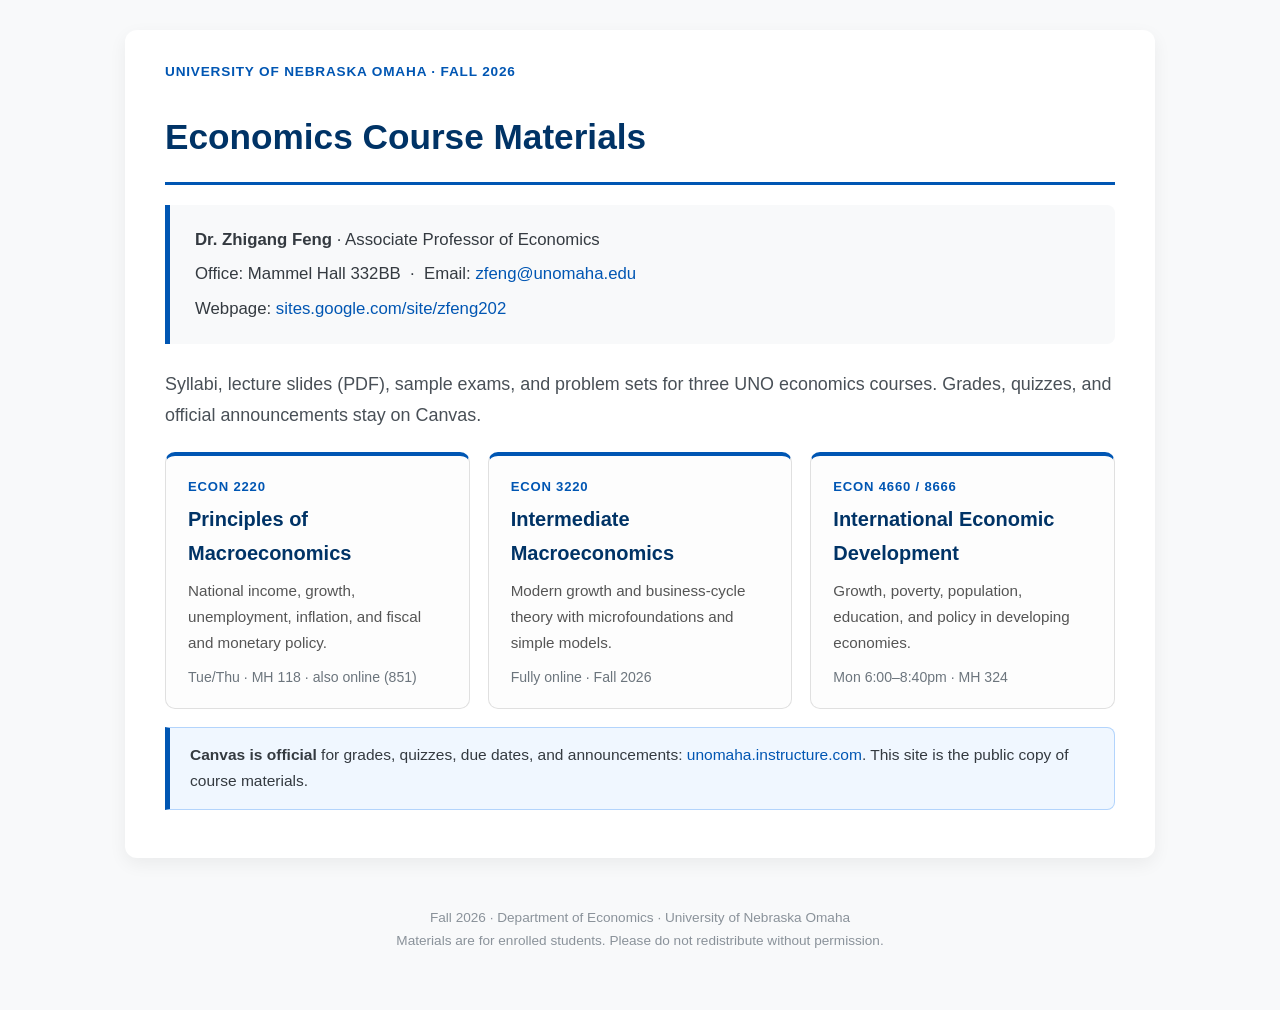
==== index.html @ 1af811b4 "Add public Fall 2026 course site for ECON 2220, 3220, and 4660. Student-facing GitHub Pages hub with" ====
<!DOCTYPE html>
<html lang="en">
<head>
  <meta charset="UTF-8">
  <meta name="viewport" content="width=device-width, initial-scale=1.0">
  <title>UNO Economics · Dr. Zhigang Feng</title>
  <link rel="stylesheet" href="assets/style.css">
</head>
<body>
  <div class="container">
    <p class="kicker">University of Nebraska Omaha · Fall 2026</p>
    <h1>Economics Course Materials</h1>
    <div class="instructor-info">
      <p><strong>Dr. Zhigang Feng</strong> · Associate Professor of Economics</p>
      <p>Office: Mammel Hall 332BB &nbsp;·&nbsp; Email: <a href="mailto:zfeng@unomaha.edu">zfeng@unomaha.edu</a></p>
      <p>Webpage: <a href="https://sites.google.com/site/zfeng202/">sites.google.com/site/zfeng202</a></p>
    </div>
    <p class="lede">Syllabi, lecture slides (PDF), sample exams, and problem sets for three UNO economics courses. Grades, quizzes, and official announcements stay on Canvas.</p>

    <div class="course-grid">
      <a class="course-card" href="econ2220/">
        <div class="code">ECON 2220</div>
        <h2>Principles of Macroeconomics</h2>
        <p>National income, growth, unemployment, inflation, and fiscal and monetary policy.</p>
        <div class="meta">Tue/Thu · MH 118 · also online (851)</div>
      </a>
      <a class="course-card" href="econ3220/">
        <div class="code">ECON 3220</div>
        <h2>Intermediate Macroeconomics</h2>
        <p>Modern growth and business-cycle theory with microfoundations and simple models.</p>
        <div class="meta">Fully online · Fall 2026</div>
      </a>
      <a class="course-card" href="econ4660/">
        <div class="code">ECON 4660 / 8666</div>
        <h2>International Economic Development</h2>
        <p>Growth, poverty, population, education, and policy in developing economies.</p>
        <div class="meta">Mon 6:00–8:40pm · MH 324</div>
      </a>
    </div>

    <div class="notice">
      <strong>Canvas is official</strong> for grades, quizzes, due dates, and announcements:
      <a href="https://unomaha.instructure.com">unomaha.instructure.com</a>.
      This site is the public copy of course materials.
    </div>
  </div>
  <footer class="site-footer">
    Fall 2026 · Department of Economics · University of Nebraska Omaha<br>
    Materials are for enrolled students. Please do not redistribute without permission.
  </footer>
</body>
</html>
---- assets/style.css ----
/* ECON-UNO — shared stylesheet, aligned with Quant_Macro / AI-ECON-2026 */

body {
  font-family: -apple-system, BlinkMacSystemFont, "Segoe UI", Roboto, Helvetica, Arial, sans-serif;
  line-height: 1.7;
  background-color: #f8f9fa;
  color: #343a40;
  margin: 0;
  padding: 0;
}
.container {
  max-width: 950px;
  margin: 30px auto;
  padding: 30px 40px;
  background-color: #ffffff;
  border-radius: 12px;
  box-shadow: 0 6px 18px rgba(0,0,0,0.06);
}
h1 {
  font-size: 2.2em;
  color: #003366;
  border-bottom: 3px solid #0056b3;
  padding-bottom: 15px;
  margin-bottom: 20px;
  font-weight: 700;
}
h2 {
  font-size: 1.7em;
  color: #003366;
  border-bottom: 2px solid #e9ecef;
  padding-bottom: 10px;
  margin-top: 40px;
  margin-bottom: 20px;
  font-weight: 600;
}
h3 {
  font-size: 1.35em;
  color: #0056b3;
  margin-top: 25px;
  margin-bottom: 10px;
  font-weight: 600;
}
.lede { font-size: 1.12em; color: #495057; }
.muted { color: #6c757d; }
.kicker, .kicker {
  font-size: 0.85em;
  font-weight: 700;
  letter-spacing: .06em;
  text-transform: uppercase;
  color: #0056b3;
  margin: 0 0 6px;
}

.instructor-info {
  background-color: #f8f9fa;
  border-left: 5px solid #0056b3;
  padding: 15px 25px;
  margin-bottom: 25px;
  border-radius: 0 8px 8px 0;
}
.instructor-info p { margin: 6px 0; font-size: 1.05em; }
.instructor-info a { color: #0056b3; text-decoration: none; font-weight: 500; }
.instructor-info a:hover { text-decoration: underline; }
.instructor-info {
  background-color: #f8f9fa;
  border-left: 5px solid #0056b3;
  padding: 15px 25px;
  margin-bottom: 25px;
  border-radius: 0 8px 8px 0;
}
.instructor-info p { margin: 6px 0; font-size: 1.05em; }
.instructor-info a { color: #0056b3; text-decoration: none; font-weight: 500; }
.instructor-info a:hover { text-decoration: underline; }

p, li { font-size: 1.05em; margin-bottom: 8px; }
ul { list-style-type: none; padding-left: 25px; }
li { position: relative; padding-left: 20px; margin-bottom: 6px; }
li::before {
  content: '\2022';
  color: #0056b3;
  font-weight: bold;
  display: inline-block;
  width: 1em;
  margin-left: -20px;
  position: absolute;
  top: 0;
}
a { color: #0056b3; text-decoration: none; }
a:hover { text-decoration: underline; }

table {
  width: 100%;
  border-collapse: collapse;
  margin: 15px 0;
  font-size: 0.95em;
}
th, td { border: 1px solid #dee2e6; padding: 10px 12px; text-align: left; vertical-align: top; }
th { background-color: #f8f9fa; color: #003366; font-weight: 600; }
tr:nth-child(even) { background-color: #f8f9fa; }
.holiday { color: #6c757d; font-style: italic; }
.exam { font-weight: 600; color: #9a3412; }

.topnav, .topnav {
  display: flex;
  flex-wrap: wrap;
  gap: 8px 18px;
  align-items: center;
  font-size: 0.98em;
  margin: -6px 0 22px;
  padding-bottom: 14px;
  border-bottom: 1px solid #e9ecef;
}
.topnav a, .topnav a { font-weight: 600; }
.topnav .sep, .topnav .sep { color: #ced4da; }
.topnav .home, .topnav .home { color: #003366; }
.muted { color: #6c757d; font-size: 0.95em; }
.holiday { color: #6c757d; font-style: italic; }
.dl a { font-weight: 600; margin-right: 8px; }

.quicklinks, .quicklinks {
  display: grid;
  grid-template-columns: repeat(auto-fit, minmax(180px, 1fr));
  gap: 14px;
  margin: 24px 0 8px;
}
.quicklink, .quicklink {
  display: block;
  text-decoration: none;
  background: #fdfdfd;
  border: 1px solid #e0e0e0;
  border-left: 5px solid #0056b3;
  border-radius: 0 8px 8px 0;
  padding: 16px 20px;
  transition: box-shadow .15s, transform .15s;
}
.quicklink:hover, .quicklink:hover { box-shadow: 0 4px 12px rgba(0,0,0,0.08); transform: translateY(-1px); text-decoration: none; }
.ql-title, .quicklink .ql-title, .quicklink .ql-title { font-weight: 700; color: #003366; font-size: 1.1em; }
.ql-sub, .quicklink .ql-sub, .quicklink .ql-sub { color: #666; font-size: 0.9em; }

.course-grid {
  display: grid;
  grid-template-columns: repeat(auto-fit, minmax(260px, 1fr));
  gap: 18px;
  margin: 22px 0 8px;
}
.course-card {
  display: block;
  text-decoration: none;
  border: 1px solid #e0e0e0;
  border-radius: 10px;
  padding: 20px 22px 18px;
  background: #fdfdfd;
  border-top: 4px solid #0056b3;
  transition: box-shadow .15s, transform .15s;
}
.course-card:hover { box-shadow: 0 6px 16px rgba(0,0,0,0.08); transform: translateY(-2px); text-decoration: none; }
.course-card .code { font-size: 0.82em; font-weight: 700; letter-spacing: .06em; text-transform: uppercase; color: #0056b3; }
.course-card h2 { font-size: 1.25em; border: 0; padding: 0; margin: 4px 0 8px; }
.course-card p { color: #555; font-size: 0.95em; margin: 0 0 10px; }
.course-card .meta { color: #6c757d; font-size: 0.88em; }

.badge {
  display: inline-block;
  padding: 1px 8px;
  border-radius: 20px;
  font-size: 0.78em;
  font-weight: 600;
  vertical-align: middle;
}
.badge-ready { background: #e6f4ea; border: 1px solid #34a853; color: #137333; }

.notice {
  background: #f0f7ff;
  border: 1px solid #b3d4fc;
  border-left: 5px solid #0056b3;
  border-radius: 0 8px 8px 0;
  padding: 14px 20px;
  margin: 18px 0;
  font-size: 0.97em;
}
.notice.warn {
  background: #fff8e1;
  border-color: #ffe082;
  border-left-color: #ffb300;
}

.btn {
  display: inline-block;
  background: #0056b3;
  color: #fff !important;
  padding: 7px 12px;
  border-radius: 6px;
  font-weight: 600;
  font-size: 0.9em;
  text-decoration: none;
}
.btn:hover { background: #003f86; text-decoration: none; }
.btn-ghost {
  background: #fff;
  color: #0056b3 !important;
  border: 1px solid #0056b3;
}
.btn-ghost:hover { background: #f0f7ff; }

.dl { white-space: nowrap; }
.dl a { margin-right: 10px; font-weight: 600; }

.site-footer {
  max-width: 950px;
  margin: 0 auto 40px;
  padding: 18px 40px;
  color: #8a929a;
  font-size: 0.85em;
  text-align: center;
}

@media (max-width: 640px) {
  .container { margin: 12px; padding: 20px 18px; }
  h1 { font-size: 1.7em; }
  .dl { white-space: normal; }
}
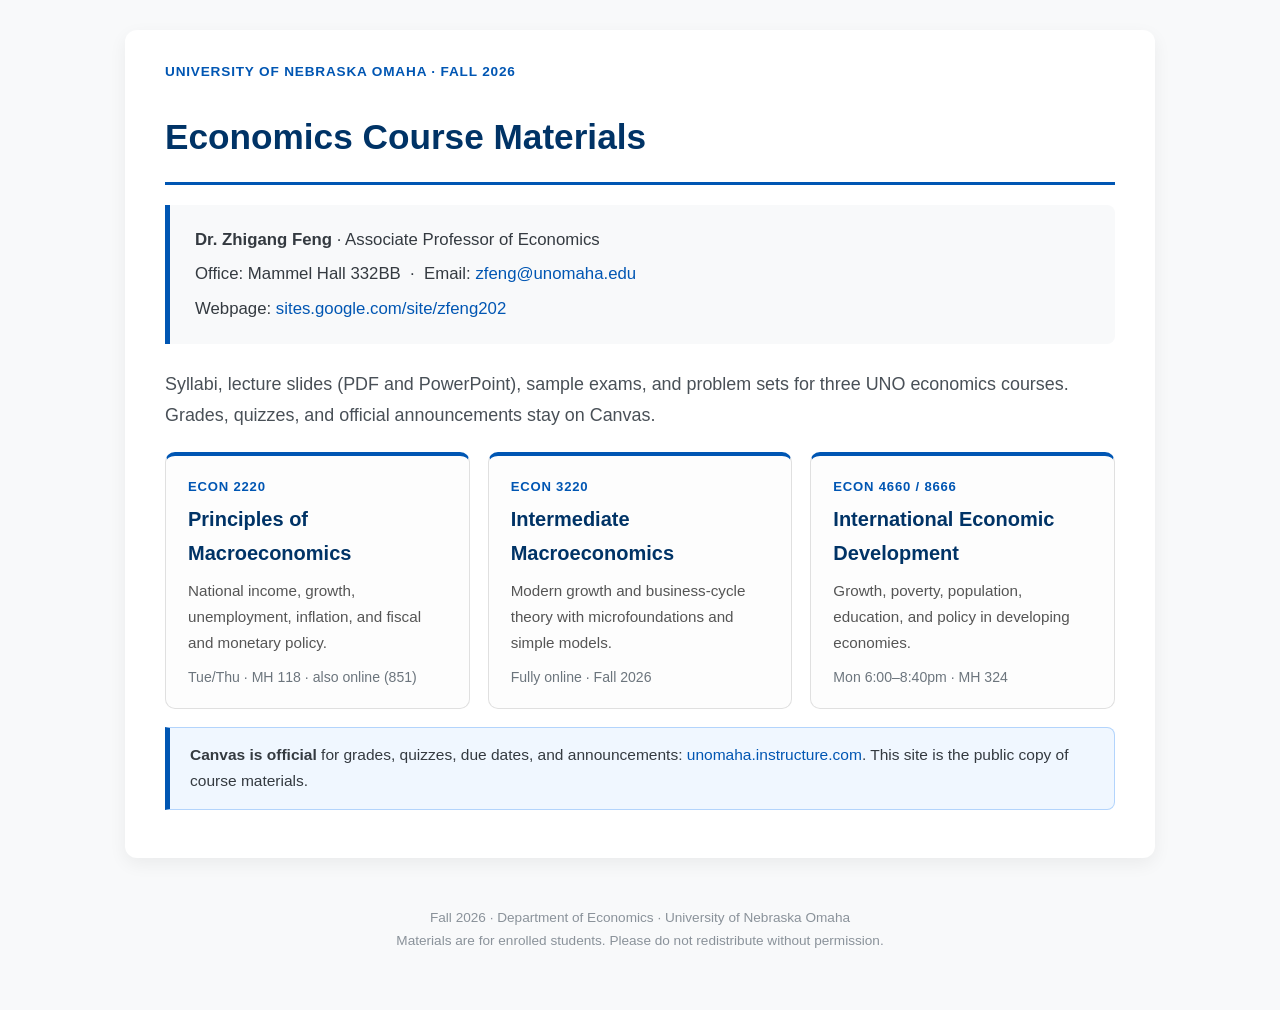
==== commit ae8f3a2f: "Add lecture PowerPoints and the ECON 4660 midterm essay. Students can download the original decks ne" ====
--- a/index.html
+++ b/index.html
@@ -15,7 +15,7 @@
       <p>Office: Mammel Hall 332BB &nbsp;·&nbsp; Email: <a href="mailto:zfeng@unomaha.edu">zfeng@unomaha.edu</a></p>
       <p>Webpage: <a href="https://sites.google.com/site/zfeng202/">sites.google.com/site/zfeng202</a></p>
     </div>
-    <p class="lede">Syllabi, lecture slides (PDF), sample exams, and problem sets for three UNO economics courses. Grades, quizzes, and official announcements stay on Canvas.</p>
+    <p class="lede">Syllabi, lecture slides (PDF and PowerPoint), sample exams, and problem sets for three UNO economics courses. Grades, quizzes, and official announcements stay on Canvas.</p>
 
     <div class="course-grid">
       <a class="course-card" href="econ2220/">
